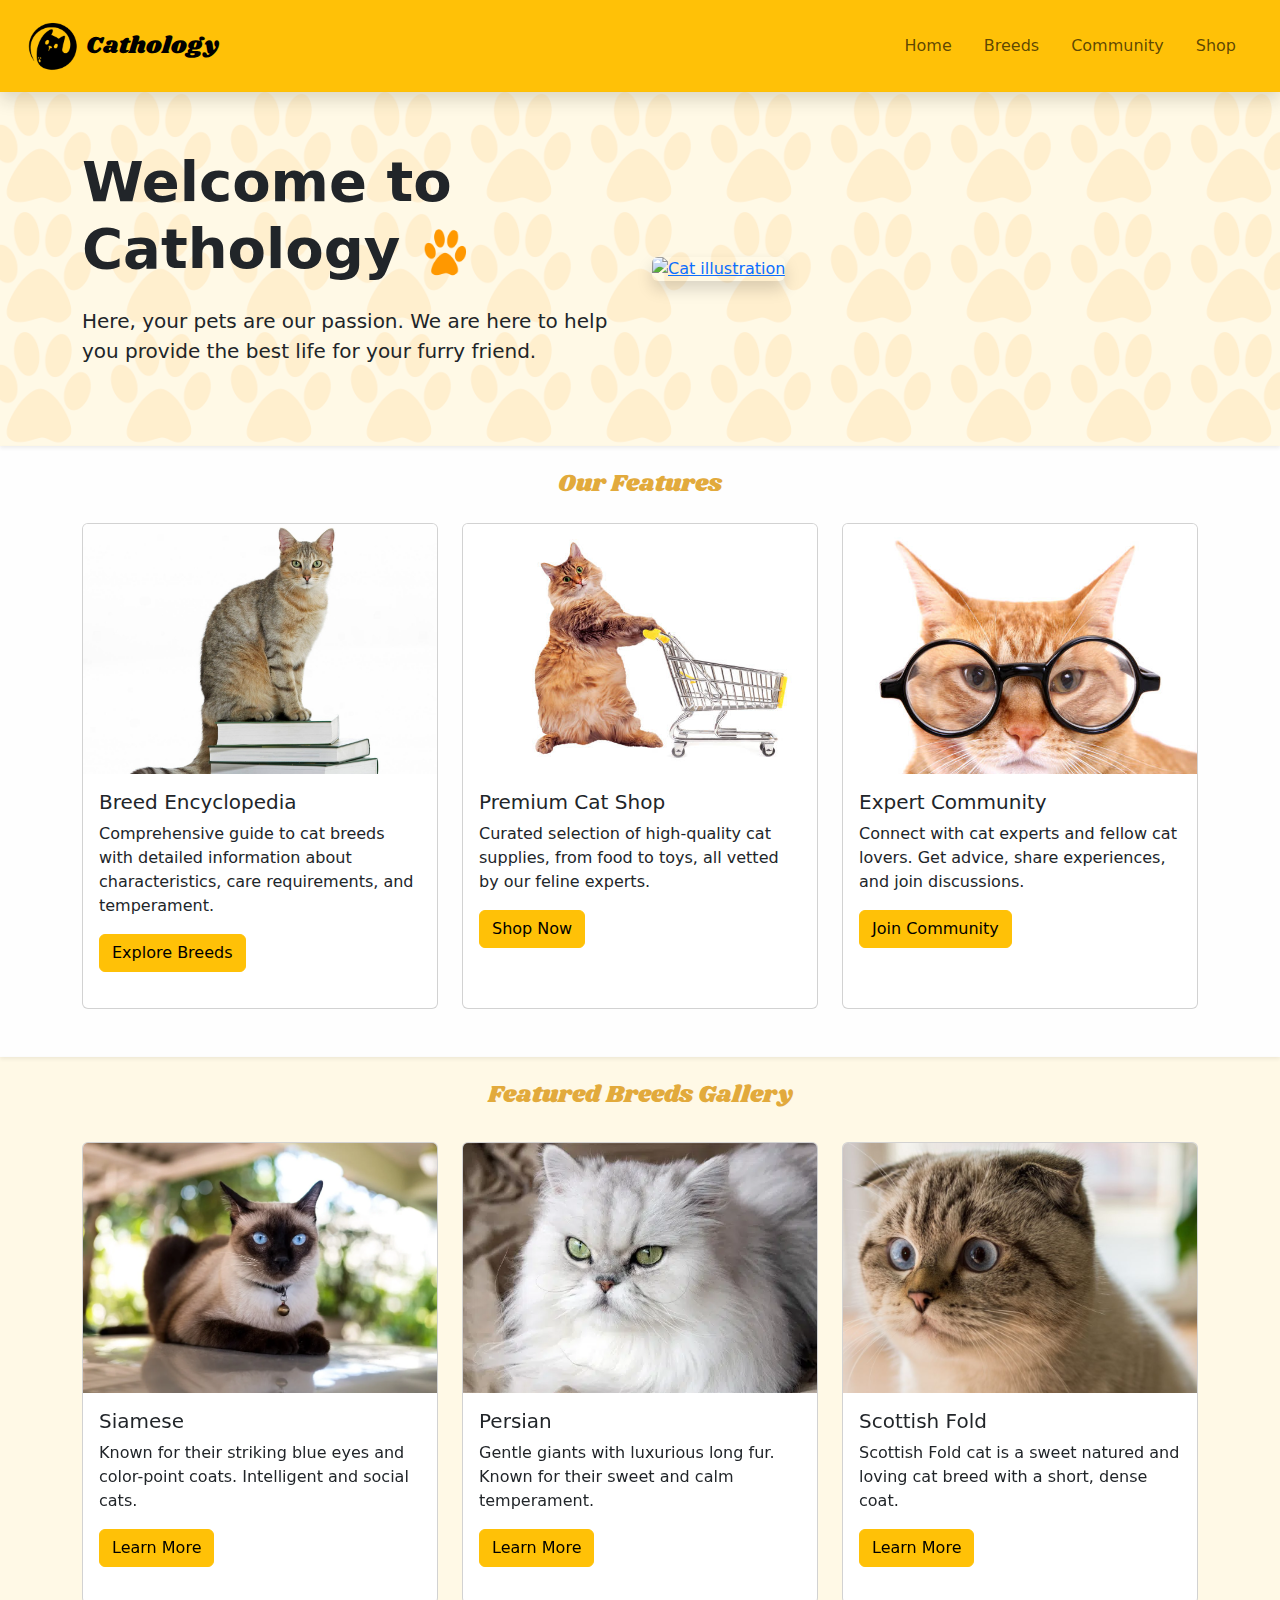
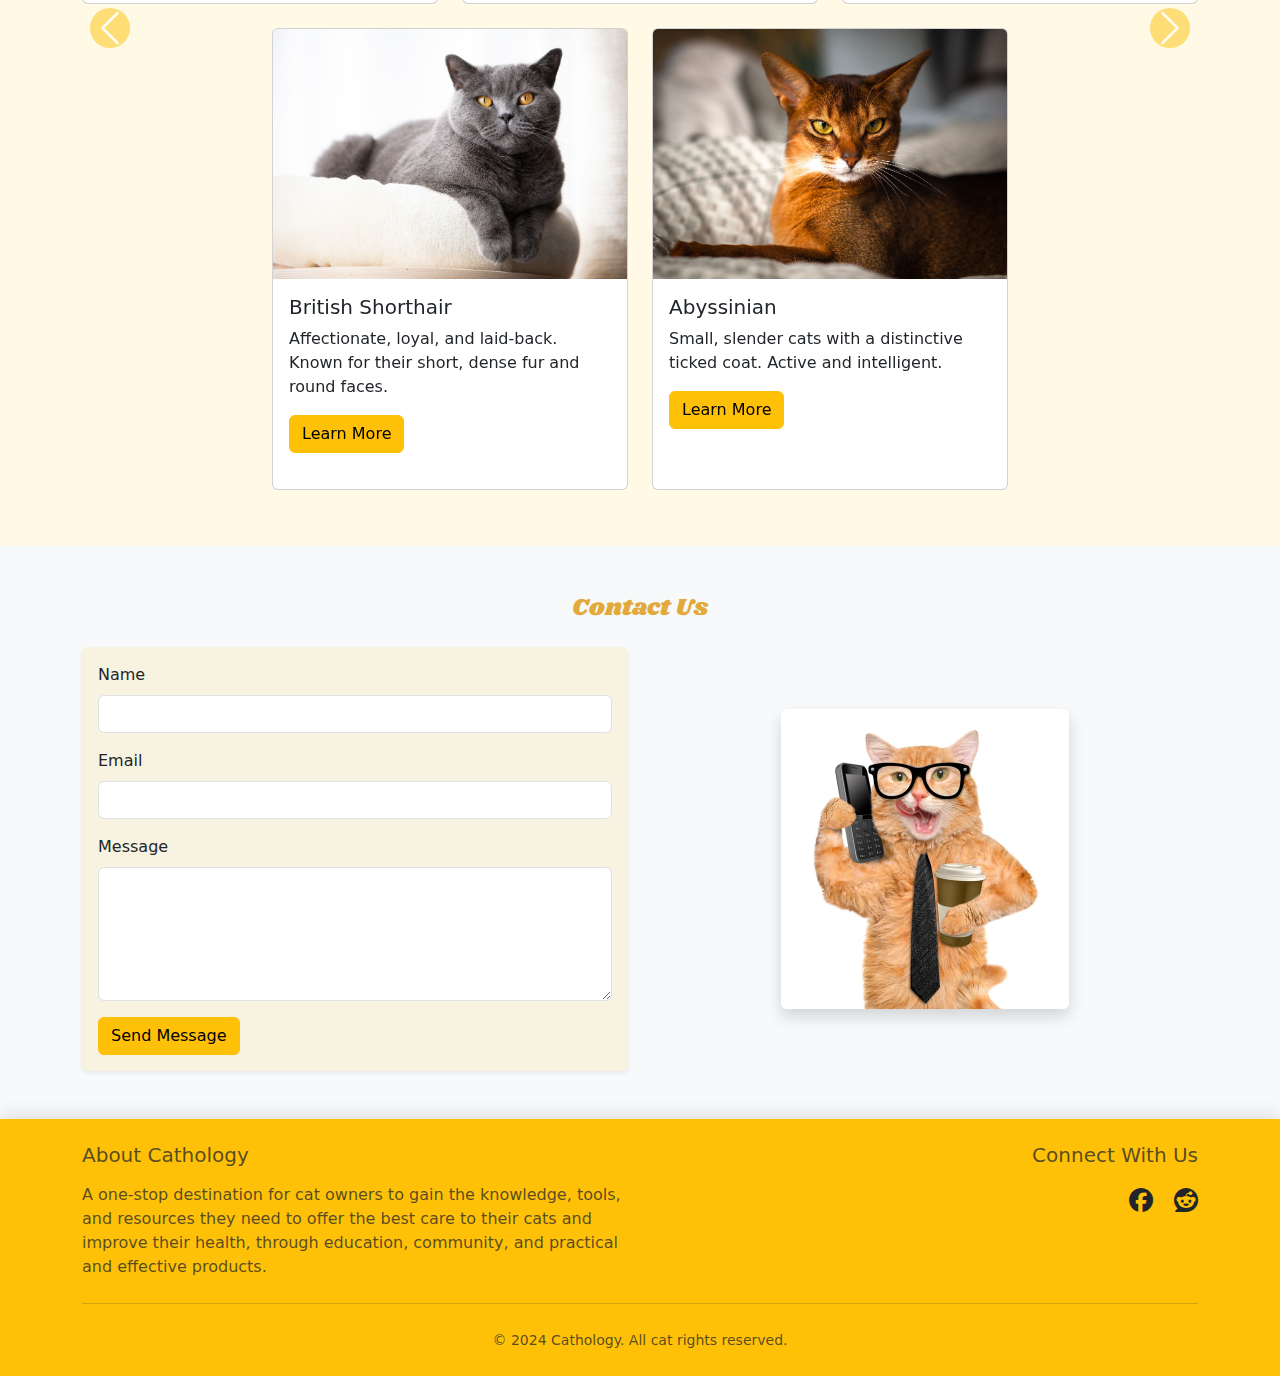
==== index.html @ 685ba104 "cat" ====
<!DOCTYPE html>
<html lang="en">
<head>
    <meta charset="UTF-8">
    <meta name="viewport" content="width=device-width, initial-scale=1.0">
    <title>Your Title Here</title>
    
    <!-- Bootstrap CSS CDN -->
    <link href="https://cdn.jsdelivr.net/npm/bootstrap@5.3.3/dist/css/bootstrap.min.css" rel="stylesheet" integrity="sha384-QWTKZyjpPEjISv5WaRU9OFeRpok6YctnYmDr5pNlyT2bRjXh0JMhjY6hW+ALEwIH" crossorigin="anonymous">
    <link rel="preconnect" href="https://fonts.googleapis.com">
    <link rel="preconnect" href="https://fonts.gstatic.com" crossorigin>
    <link href="https://cdnjs.cloudflare.com/ajax/libs/font-awesome/6.4.0/css/all.min.css" rel="stylesheet">
    <link href="https://fonts.googleapis.com/css2?family=Shrikhand&display=swap" rel="stylesheet">
    <!-- Custom CSS -->
    <link rel="stylesheet" href="styles.css">



</head>
<body>

<!--Navbar-->
     <nav class="navbar navbar-expand-sm navbar-light bg-warning shadow p-3">
            <div class="container-fluid">

                <a class="navbar-brand d-flex align-items-center" href="">
                    <img src="images/car-logo.jpeg" alt="Cathology" width="50" height="50" class="rounded-circle">
                    <span class="shrikhand-regular ms-2">Cathology</span>
                </a>

                <button class="navbar-toggler" type="button" data-bs-toggle="collapse" data-bs-target="#navbarID"
                    aria-controls="navbarID" aria-expanded="false" aria-label="Toggle navigation">
                    <span class="navbar-toggler-icon"></span>
                </button>

                <div class="collapse navbar-collapse" id="navbarID">
                    <div class="navbar-nav ms-auto">
                        <a class="nav-link mx-2" href="#">Home</a>
                        <a class="nav-link mx-2" href="#breeds">Breeds</a>
                        <a class="nav-link mx-2" href="#contacts">Community</a>
                        <a class="nav-link mx-2" href="https://www.petexpress.com.ph/">Shop</a>
                    </div>
                </div>
            </div>
        </nav>
<!--Welcome Hero Secrio-->
        <section class="bg-warning bg-opacity-10 py-5 position-relative shadow-sm" id="about">
            <div class="paw-pattern position-absolute w-100 h-100 top-0 start-0"></div>
            <div class="container py-2 position-relative">
                <div class="row align-items-center">
                    <div class="col-lg-6 mb-4 mb-lg-0">
                        <h1 class="display-4 fw-bold mb-4">Welcome to Cathology  <img src="images/paw-pattern.png" alt="Cat Logo" width="50" height="50" class="rounded-circle"></h1>
                        <p class="lead mb-4">Here, your pets are our passion. We are here to help you provide the best life for your furry friend. </p>
                      <!--dont click the image     -->
                    </div>
                    <div class="col-lg-6">
                        <a href="https://www.youtube.com/watch?v=bv3hXOCfdAw" target="_blank" class="image-link">
                            <img src="https://static.scientificamerican.com/sciam/cache/file/825ED237-152D-4AA0-AB74012B103ECD6C_source.png?w=1000" alt="Cat illustration" class="img-fluid rounded shadow">
                        </a>
                    </div>
                </div>
            </div>
        </section>


        
        <!--Features of Website-->
        <section class="py-4 bg-light bg-opacity-10 shadow-sm">
            <div class="container">
                <h2 class="text-center mb-4 shrikhand-regular">Our Features</h2>
                
                <div class="row justify-content-center">
                    <div class="col-12 col-md-12 col-lg-4 mb-4">
                        <div class="card">
                            <img class="card-img-top" src="images/cat-encyclopedia.png" alt="Breed Encyclopedia">
                            <div class="card-body">
                                <h5 class="card-title">Breed Encyclopedia</h5>
                                <p class="card-text">Comprehensive guide to cat breeds with detailed information about characteristics, care requirements, and temperament.</p>
                                <a href="#" class="btn btn-warning">Explore Breeds</a>
                            </div>
                        </div>
                    </div>
                    <div class="col-12 col-md-12 col-lg-4 mb-4">
                        <div class="card">
                            <img class="card-img-top" src="images/cat-shop.jpg" alt="Cat Shop">
                            <div class="card-body">
                                <h5 class="card-title">Premium Cat Shop</h5>
                                <p class="card-text">Curated selection of high-quality cat supplies, from food to toys, all vetted by our feline experts.</p>
                                <a href="#" class="btn btn-warning">Shop Now</a>
                            </div>
                        </div>
                    </div>
                    <div class="col-12 col-md-12 col-lg-4 mb-4">
                        <div class="card">
                            <img class="card-img-top" src="images/cat-expert.jpg" alt="Cat Community">
                            <div class="card-body">
                                <h5 class="card-title">Expert Community</h5>
                                <p class="card-text">Connect with cat experts and fellow cat lovers. Get advice, share experiences, and join discussions.</p>
                                <a href="#" class="btn btn-warning">Join Community</a>
                            </div>
                        </div>
                    </div>
                </div>
            </div>
        </section>


        <!-- Carousel with Cat Cards -->
        <section class="bg-warning bg-opacity-10 py-4 cat-gallery shadow-sm" id="breeds">
            <div class="container ">
                <h2 class="text-center mb-4 shrikhand-regular">Featured Breeds Gallery</h2>
                
                <div id="catCarousel" class="carousel slide" data-bs-ride="carousel">
                    <div class="carousel-inner">
                        <!-- First slide -->
                        <div class="carousel-item active py-2">
                            <div class="row justify-content-center">
                                <div class="col-12 col-md-12 col-lg-4 mb-4">
                                    <div class="card">
                                        <img class="card-img-top" src="images/siamese.webp" alt="Siamese Cat">
                                        <div class="card-body">
                                            <h5 class="card-title">Siamese</h5>
                                            <p class="card-text">Known for their striking blue eyes and color-point coats. Intelligent and social cats.</p>
                                            <a href="#" class="btn btn-warning">Learn More</a>
                                        </div>
                                    </div>
                                </div>
                                <div class="col-12 col-md-12 col-lg-4 mb-4">
                                    <div class="card">
                                        <img class="card-img-top" src="images/persian.webp" alt="Persian Cat">
                                        <div class="card-body">
                                            <h5 class="card-title">Persian</h5>
                                            <p class="card-text">Gentle giants with luxurious long fur. Known for their sweet and calm temperament.</p>
                                            <a href="#" class="btn btn-warning">Learn More</a>
                                        </div>
                                    </div>
                                </div>
                                <div class="col-12 col-md-12 col-lg-4 mb-4">
                                    <div class="card">
                                        <img class="card-img-top" src="images/scottish-fold.jpg" alt="Scottish Fold">
                                        <div class="card-body">
                                            <h5 class="card-title">Scottish Fold</h5>
                                            <p class="card-text">Scottish Fold cat is a sweet natured and loving cat breed with a short, dense coat.</p>
                                            <a href="#" class="btn btn-warning">Learn More</a>
                                        </div>
                                    </div>
                                </div>

                                <div class="col-12 col-md-12 col-lg-4 mb-4">
                                    <div class="card">
                                        <img class="card-img-top" src="images/british-shorthair.jpg" alt="Maine Coon">
                                        <div class="card-body">
                                            <h5 class="card-title">British Shorthair</h5>
                                            <p class="card-text">Affectionate, loyal, and laid-back. Known for their short, dense fur and round faces.</p>
                                            <a href="#" class="btn btn-warning">Learn More</a>
                                        </div>
                                    </div>
                                </div>
                                <div class="col-12 col-md-12 col-lg-4 mb-4">
                                    <div class="card">
                                        <img class="card-img-top" src="images/abyssinian.jpg" alt="Maine Coon">
                                        <div class="card-body">
                                            <h5 class="card-title">Abyssinian</h5>
                                            <p class="card-text">Small, slender cats with a distinctive ticked coat. Active and intelligent.</p>
                                            <a href="#" class="btn btn-warning">Learn More</a>
                                        </div>
                                    </div>
                                </div>
                            </div>
                        </div>

                        <!-- Second slide -->
                        <div class="carousel-item">
                            <div class="row justify-content-center py-2">
                                <div class="col-12 col-md-12 col-lg-4 mb-4">
                                    <div class="card">
                                        <img class="card-img-top" src="images/bengal.webp" alt="Bengal Cat">
                                        <div class="card-body">
                                            <h5 class="card-title">Bengal</h5>
                                            <p class="card-text">Wild-looking cats with distinctive spotted coats. Energetic and playful.</p>
                                            <a href="#" class="btn btn-warning">Learn More</a>
                                        </div>
                                    </div>
                                </div>
                                <div class="col-12 col-md-12 col-lg-4 mb-4">
                                    <div class="card">
                                        <img class="card-img-top" src="images/ragdoll.jpg" alt="Ragdoll Cat">
                                        <div class="card-body">
                                            <h5 class="card-title">Ragdoll</h5>
                                            <p class="card-text">Large, laid-back cats known for going limp when held. Very affectionate.</p>
                                            <a href="#" class="btn btn-warning">Learn More</a>
                                        </div>
                                    </div>
                                </div>
                                <div class="col-12 col-md-12 col-lg-4 mb-4">
                                    <div class="card">
                                        <img class="card-img-top" src="images/sphynx.webp" alt="Sphynx Cat">
                                        <div class="card-body">
                                            <h5 class="card-title">Sphynx</h5>
                                            <p class="card-text">Hairless cats known for their unique appearance. Extremely friendly and energetic.</p>
                                            <a href="#" class="btn btn-warning">Learn More</a>
                                        </div>
                                    </div>
                                </div>
                                <div class="col-12 col-md-12 col-lg-4 mb-4">
                                    <div class="card">
                                        <img class="card-img-top" src="images/orient-cat.jpg" alt="Maine Coon">
                                        <div class="card-body">
                                            <h5 class="card-title">Oriental Shorthair</h5>
                                            <p class="card-text">Oriental Short Hairs are a lean, medium sized cat with a muscular athletic body - they are heavier than they look to pick up!</p>
                                            <a href="#" class="btn btn-warning">Learn More</a>
                                        </div>
                                    </div>
                                </div>
                                <div class="col-12 col-md-12 col-lg-4 mb-4">
                                    <div class="card">
                                        <img class="card-img-top" src="images/somali.jpg" alt="Maine Coon">
                                        <div class="card-body">
                                            <h5 class="card-title">Somali Cat</h5>
                                            <p class="card-text">The Somali cat is an active, intelligent, medium-sized breed with luscious locks and an athletic build.</p>
                                            <a href="#" class="btn btn-warning">Learn More</a>
                                        </div>
                                    </div>
                                </div>
                            </div>
                        </div>
                    </div>


                    <!-- Carousel Controls -->
                    <button class="carousel-control-prev" type="button" data-bs-target="#catCarousel" data-bs-slide="prev">
                        <span class="carousel-control-prev-icon bg-warning rounded-circle" aria-hidden="true"></span>
                        <span class="visually-hidden">Previous</span>
                    </button>
                    <button class="carousel-control-next" type="button" data-bs-target="#catCarousel" data-bs-slide="next">
                        <span class="carousel-control-next-icon bg-warning rounded-circle" aria-hidden="true"></span>
                        <span class="visually-hidden">Next</span>
                    </button>
                </div>
            </div>
        </section>


                    <!--Contact us-->
                     <section class="py-5 px-4 bg-light shadow-sm" id="contacts">
        <div class="container">
            <h2 class="text-center mb-4 shrikhand-regular">Contact Us</h2>
            <div class="row align-items-center">
                <div class="col-md-6">
                    <form class="shadow-sm p-3 rounded bg-warning bg-opacity-10 form-patter">
                        <div class="mb-3">
                            <label for="name" class="form-label">Name</label>
                            <input type="text" class="form-control" id="name" required>
                        </div>
                        <div class="mb-3">
                            <label for="email" class="form-label">Email</label>
                            <input type="email" class="form-control" id="email" required>
                        </div>
                        <div class="mb-3">
                            <label for="message" class="form-label">Message</label>
                            <textarea class="form-control" id="message" rows="5" required></textarea>
                        </div>
                        <button type="submit" class="btn btn-warning bg-warning">Send Message</button>
                    </form>
                </div>
                <div class="col-md-6 d-flex justify-content-center align-items-center py-4">
                    <a href="https://www.youtube.com/watch?v=bv3hXOCfdAw" target="_blank" class="image-link">
                        <img src="images/contact-cat.jpg" alt="Cat illustration" class="img-fluid rounded shadow" style="max-height: 300px; width: auto;">
                    </a>
                </div>
            </div>
        </div>
    </section>
 <!--Footer -->
 <footer class="bg-warning text-muted py-4 footer-shadow">
    <div class="container">
        <div class="row">
            <div class="col-md-6 mb-4 mb-md-0">
                <h5 class="mb-3">About Cathology</h5>
                <p class="mb-0">A one-stop destination for cat owners to gain the knowledge, tools, and resources they need to offer the best care to their cats and improve their health, through education, community, and practical and effective products.</p>
            </div>
            <div class="col-md-6 text-md-end">
                <h5 class="mb-3">Connect With Us</h5>
                <a href="https://www.facebook.com/mj10101010" class="social-icon"><i class="fab fa-facebook"></i></a>
                <a href="https://www.reddit.com/user/Maquarias/" class="social-icon"><i class="fab fa-reddit"></i></a>
          
            </div>
        </div>
        <hr class="my-4">
        <div class="text-center">
            <small>&copy; 2024 Cathology. All cat rights reserved.</small>
        </div>
    </div>
</footer>

    <!-- Bootstrap JS Bundle with Popper -->
    <script src="https://cdn.jsdelivr.net/npm/bootstrap@5.3.3/dist/js/bootstrap.bundle.min.js" integrity="sha384-YvpcrYf0tY3lHB60NNkmXc5s9fDVZLESaAA55NDzOxhy9GkcIdslK1eN7N6jIeHz" crossorigin="anonymous"></script>
</body>
</html>


<!--Mielca Joshua S, Arada-->
<!--Instructions:

1. Project Overview
You will develop a simple but professional informative website using Bootstrap.
The website should showcase a fictional or real project, including a description, images, and links.
Focus on designing a clean, responsive layout using Bootstrap's grid system and components.
2. Required Sections
Header: A navbar with your logo, project name, and navigation links to each section.
About: A brief introduction to the project, including an image or logo and short descriptive text.
Features: List and describe at least three core features of the project, using Bootstrap cards to display each feature.
Gallery: Use the Bootstrap grid system to display a gallery of images. Include at least six images related to the project.
Contact: A simple contact form with fields for name, email, and message, using Bootstrap form components.
Footer: Include relevant contact information and social media links, styled to fit the theme.
3. Requirements
Use Bootstrap’s grid system effectively to ensure responsiveness across devices.
Incorporate at least three Bootstrap components, such as buttons, cards, or modals, within your page.
Customize Bootstrap’s default colors to match your theme using Bootstrap’s utility classes or by adding your own CSS.
Ensure accessibility features, including alt attributes for images and readable contrast between text and background.
4. Submission
Option 1: Upload your HTML, CSS, and image files to a GitHub repository. Submit both the link to your repository and the link to your GitHub Pages site.
Option 2: In a PDF file, paste your code and add screenshots of your output on multiple devices (mobile: xs, tablet: md, laptop: lg). Utilize the inspect feature of your browser to take screenshots of your website on multiple devices.-->
---- styles.css ----
.shrikhand-regular {
    font-family: 'Shrikhand', cursive;
    font-size: 1.5rem;
}

.card {
    height: 100%;
    transition: transform 0.2s;
    margin-bottom: 20px;
}

.card:hover {
    transform: translateY(-5px);
}

.card-img-top {
    height: 250px;
    object-fit: cover;
}

.social-icon {
    font-size: 1.5rem;
    color: #212529;
    margin-left: 1rem;
    text-decoration: none;
}

.social-icon:hover {
    color: #495057;
}

/* Paw pattern background */
.paw-pattern {
    background-image: url('images/paw-pattern.png');
    background-repeat: repeat;
    background-size: 120px 120px;
    background-position: center;
    opacity: 0.1;
    pointer-events: none;
}

/* Carousel controls */
.carousel-control-prev,
.carousel-control-next {
    width: 5%;
}

.carousel-control-prev-icon,
.carousel-control-next-icon {
    padding: 20px;
} 

.footer-shadow {
    box-shadow: 0px -5px 15px rgba(0, 0, 0, 0.1);
    position: relative;
}

.form-pattern ::before {
    background: radial-gradient(circle, transparent 25%, #ffffff 26%),
                linear-gradient(45deg, transparent 46%, #e2aa3c 47%, #e2aa3c 52%, transparent 53%),
                linear-gradient(135deg, transparent 46%, #e2aa3c 47%, #e2aa3c 52%, transparent 53%);
    background-size: 3em 3em;
    background-color: #ffffff;
    opacity: 0.45;
}

/* Section headings */
h2,
h2,
h2,
h2 {
    color: #e2aa3c;  /* Same orange color used in the pattern */
}



.image-link:hover {
    transform: scale(1.02);
}
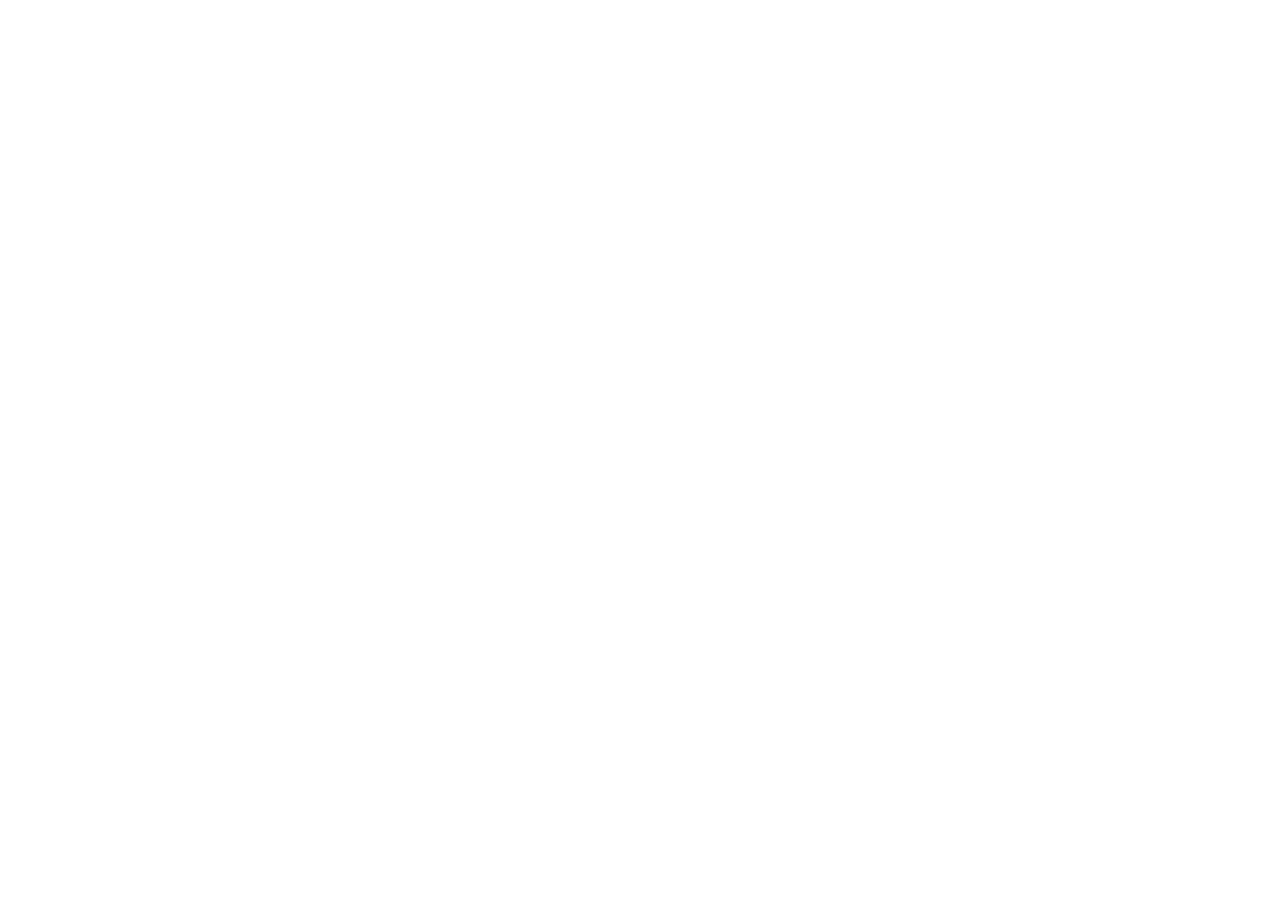
==== commit 571c8881: "Update index.html" ====
--- a/index.html
+++ b/index.html
@@ -3,7 +3,7 @@
 <head>
     <meta charset="UTF-8">
     <meta name="viewport" content="width=device-width, initial-scale=1.0">
-    <title>Your Title Here</title>
+    <title>Cathology/title>
     
     <!-- Bootstrap CSS CDN -->
     <link href="https://cdn.jsdelivr.net/npm/bootstrap@5.3.3/dist/css/bootstrap.min.css" rel="stylesheet" integrity="sha384-QWTKZyjpPEjISv5WaRU9OFeRpok6YctnYmDr5pNlyT2bRjXh0JMhjY6hW+ALEwIH" crossorigin="anonymous">
@@ -320,4 +320,4 @@
 Ensure accessibility features, including alt attributes for images and readable contrast between text and background.
 4. Submission
 Option 1: Upload your HTML, CSS, and image files to a GitHub repository. Submit both the link to your repository and the link to your GitHub Pages site.
-Option 2: In a PDF file, paste your code and add screenshots of your output on multiple devices (mobile: xs, tablet: md, laptop: lg). Utilize the inspect feature of your browser to take screenshots of your website on multiple devices.-->+Option 2: In a PDF file, paste your code and add screenshots of your output on multiple devices (mobile: xs, tablet: md, laptop: lg). Utilize the inspect feature of your browser to take screenshots of your website on multiple devices.-->
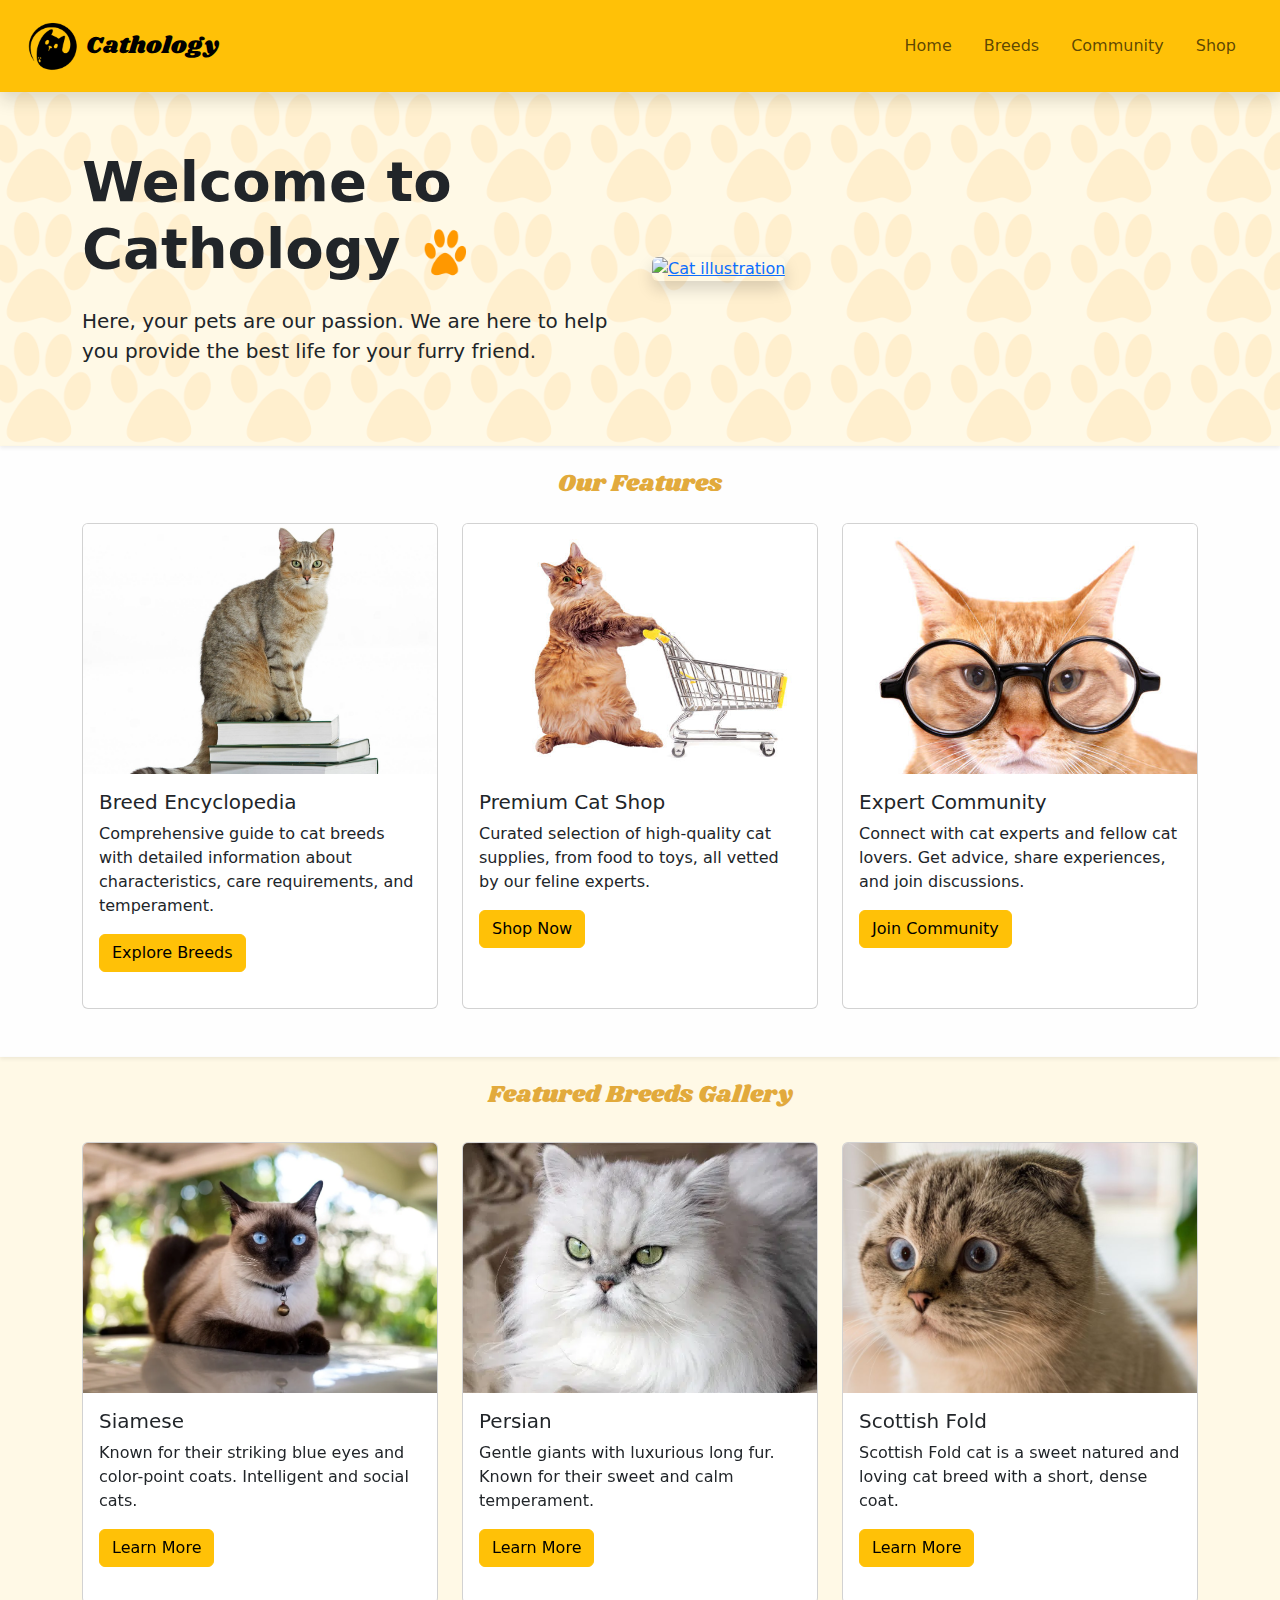
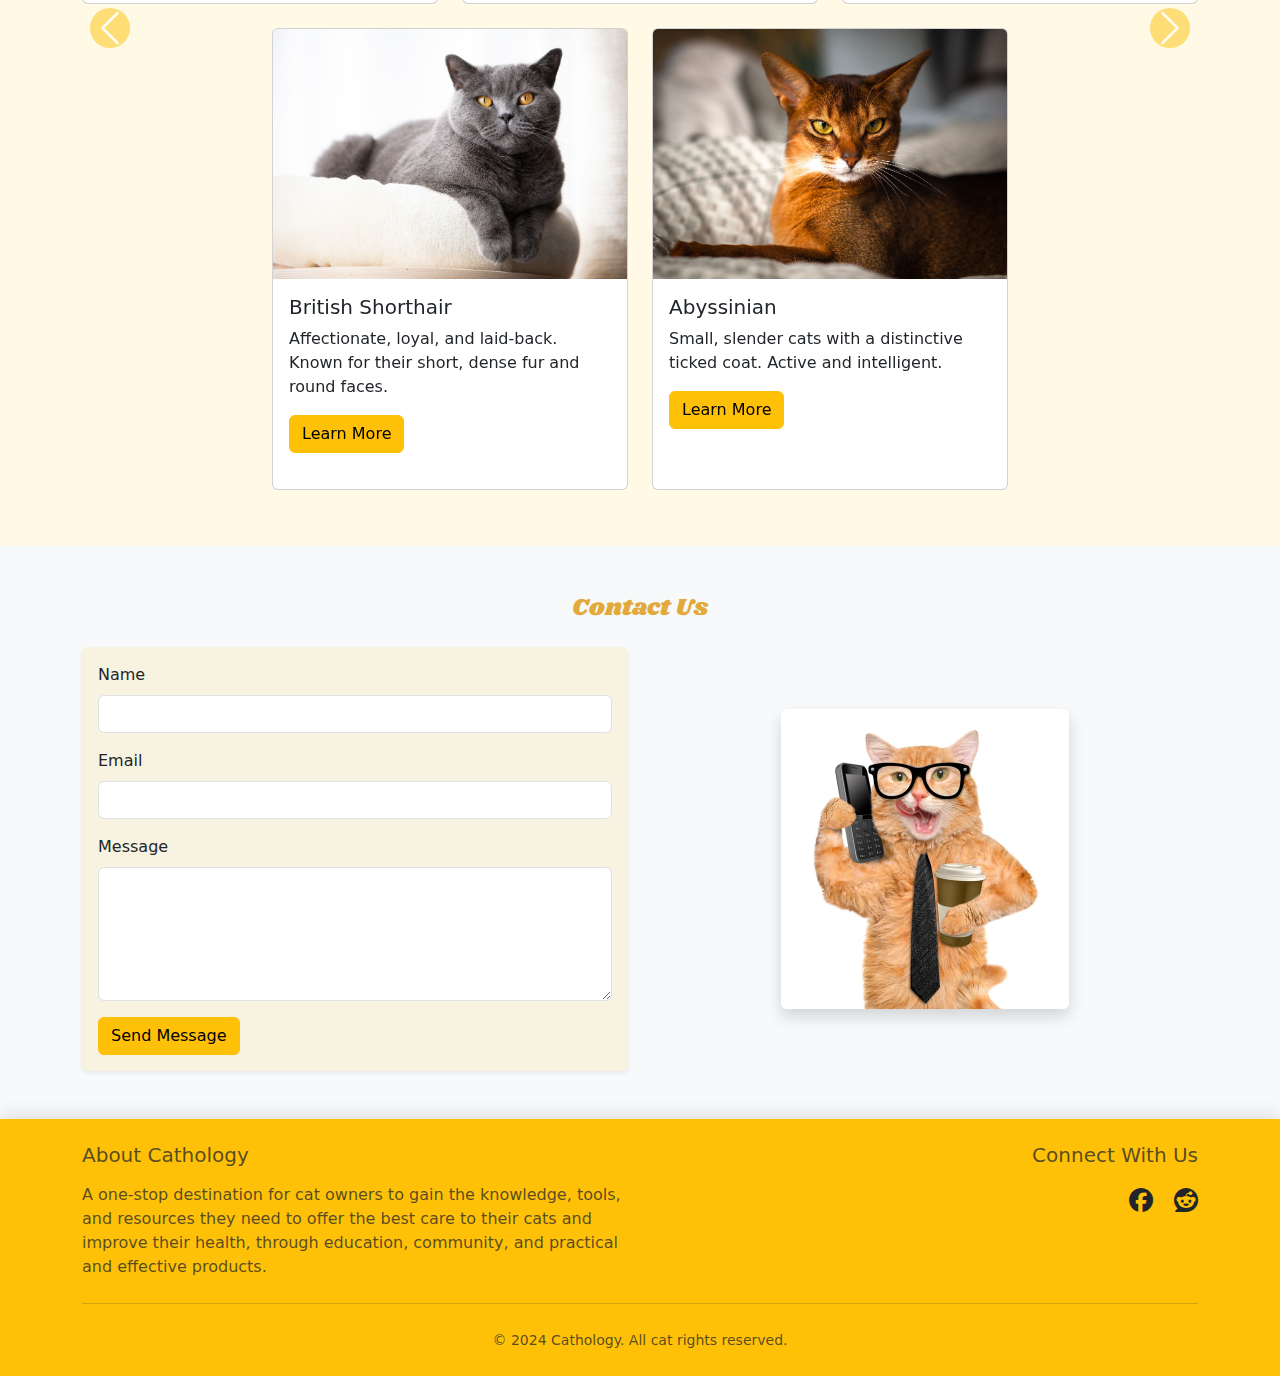
==== commit a30bf885: "Update index.html" ====
--- a/index.html
+++ b/index.html
@@ -3,7 +3,7 @@
 <head>
     <meta charset="UTF-8">
     <meta name="viewport" content="width=device-width, initial-scale=1.0">
-    <title>Cathology/title>
+    <title>Cathology</title>
     
     <!-- Bootstrap CSS CDN -->
     <link href="https://cdn.jsdelivr.net/npm/bootstrap@5.3.3/dist/css/bootstrap.min.css" rel="stylesheet" integrity="sha384-QWTKZyjpPEjISv5WaRU9OFeRpok6YctnYmDr5pNlyT2bRjXh0JMhjY6hW+ALEwIH" crossorigin="anonymous">
